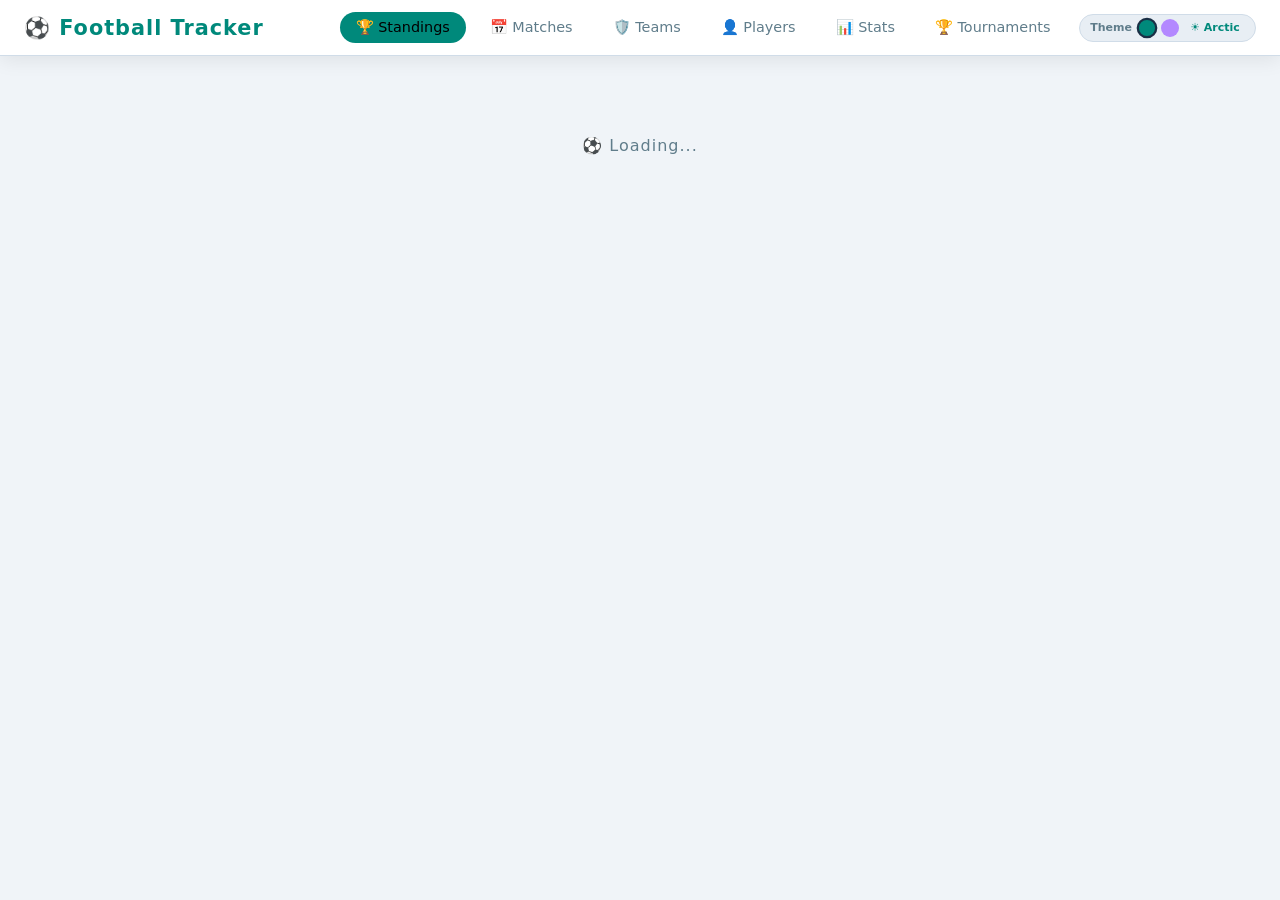
==== src/main/resources/static/index.html @ dfe96c16 "Football Tracker App" ====
<!DOCTYPE html>
<html lang="en" data-theme="arctic">
<head>
  <meta charset="UTF-8"/>
  <meta name="viewport" content="width=device-width, initial-scale=1.0"/>
  <title>⚽ Football Tracker</title>
  <link rel="stylesheet" href="style.css"/>
</head>
<body>

  <!-- Navbar -->
  <nav class="navbar">
    <div class="nav-brand">⚽ Football Tracker</div>
    <div class="nav-right">
      <ul class="nav-links">
        <li class="nav-item active" onclick="loadSection('standings', this)">🏆 Standings</li>
        <li class="nav-item" onclick="loadSection('matches', this)">📅 Matches</li>
        <li class="nav-item" onclick="loadSection('teams', this)">🛡️ Teams</li>
        <li class="nav-item" onclick="loadSection('players', this)">👤 Players</li>
        <li class="nav-item" onclick="loadSection('stats', this)">📊 Stats</li>
        <li class="nav-item" onclick="window.location.href='tournament.html'">🏆 Tournaments</li>
      </ul>

      <!-- 2-THEME SWITCHER: Arctic & Galaxy -->
      <div class="theme-switcher">
        <span class="theme-label">Theme</span>
        <div class="theme-dots">
          <div class="theme-dot dot-arctic active" title="☀️ Arctic" onclick="setTheme('arctic', this)"></div>
          <div class="theme-dot dot-galaxy"         title="🔮 Galaxy" onclick="setTheme('galaxy', this)"></div>
        </div>
        <span class="theme-name" id="themeName">☀️ Arctic</span>
      </div>
    </div>
  </nav>

  <!-- Main Content -->
  <main id="app" class="container">
    <div class="loader">⚽ Loading...</div>
  </main>

  <!-- Modal -->
  <div id="modal-overlay" class="modal-overlay hidden">
    <div class="modal">
      <div class="modal-header">
        <h3 id="modal-title">Form</h3>
        <button class="modal-close" onclick="closeModal()">✕</button>
      </div>
      <div id="modal-body" class="modal-body"></div>
    </div>
  </div>

  <script src="app.js"></script>
</body>
</html>
---- src/main/resources/static/style.css ----
/* =============================================
   Football Tracker - Stylesheet
   6 Themes + Full Styles
   ============================================= */

/* ---- 2 THEMES: Arctic & Galaxy ---- */
[data-theme="arctic"] {
  --bg:#f0f4f8; --surface:#ffffff; --surface2:#e8eef4;
  --accent:#00897b; --accent2:#00796b;
  --text:#1a2f45; --muted:#607d8b;
  --danger:#e53935; --warning:#f57c00;
  --radius:10px; --border:#d0dce8;
  --shadow:0 4px 20px rgba(0,0,0,0.08);
}
[data-theme="galaxy"] {
  --bg:#1a0533; --surface:#2d0f52; --surface2:#3d1a6e;
  --accent:#b388ff; --accent2:#7c4dff;
  --text:#ede7f6; --muted:#9c89b8;
  --danger:#ff5252; --warning:#ffab40;
  --radius:10px; --border:#3d1a6e;
  --shadow:0 4px 20px rgba(0,0,0,0.5);
}

/* ---- BASE ---- */
*, *::before, *::after { box-sizing: border-box; margin: 0; padding: 0; }
* { transition: background-color 0.35s ease, border-color 0.35s ease, color 0.2s ease; }

body {
  font-family: 'Segoe UI', system-ui, sans-serif;
  background: var(--bg);
  color: var(--text);
  min-height: 100vh;
}

/* ---- NAVBAR ---- */
.navbar {
  background: var(--surface);
  padding: 0.75rem 1.5rem;
  display: flex;
  align-items: center;
  justify-content: space-between;
  box-shadow: var(--shadow);
  position: sticky;
  top: 0;
  z-index: 100;
  border-bottom: 1px solid var(--border);
}

.nav-brand {
  font-size: 1.3rem;
  font-weight: 700;
  color: var(--accent);
  letter-spacing: 1px;
  flex-shrink: 0;
}

.nav-right {
  display: flex;
  align-items: center;
  gap: 0.8rem;
  flex-wrap: wrap;
}

.nav-links {
  list-style: none;
  display: flex;
  gap: 0.5rem;
}

.nav-item {
  cursor: pointer;
  padding: 0.45rem 1rem;
  border-radius: 20px;
  font-size: 0.9rem;
  font-weight: 500;
  color: var(--muted);
  transition: all 0.2s;
  white-space: nowrap;
}
.nav-item:hover { background: var(--surface2); color: var(--text); }
.nav-item.active { background: var(--accent); color: #000; }

/* ---- THEME SWITCHER ---- */
.theme-switcher {
  display: flex;
  align-items: center;
  gap: 6px;
  background: var(--surface2);
  border-radius: 24px;
  padding: 4px 10px;
  border: 1px solid var(--border);
  flex-shrink: 0;
}

.theme-label {
  font-size: 11px;
  font-weight: 600;
  color: var(--muted);
  white-space: nowrap;
}

.theme-dots { display: flex; gap: 5px; }

.theme-dot {
  width: 18px;
  height: 18px;
  border-radius: 50%;
  cursor: pointer;
  border: 2px solid transparent;
  flex-shrink: 0;
  transition: transform 0.2s, border-color 0.2s;
}
.theme-dot:hover  { transform: scale(1.2); }
.theme-dot.active { border-color: var(--text); transform: scale(1.15); }

.dot-arctic   { background: #00897b; }
.dot-galaxy   { background: #b388ff; }

.theme-name {
  font-size: 11px;
  font-weight: 600;
  color: var(--accent);
  min-width: 60px;
  text-align: center;
}

/* ---- CONTAINER ---- */
.container { max-width: 1100px; margin: 2rem auto; padding: 0 1.5rem; }

/* ---- SECTION HEADER ---- */
.section-header {
  display: flex;
  align-items: center;
  justify-content: space-between;
  margin-bottom: 1.5rem;
}
.section-header h2 { font-size: 1.5rem; color: var(--accent); }

/* ---- BUTTONS ---- */
.btn {
  padding: 0.5rem 1.2rem;
  border: none;
  border-radius: var(--radius);
  cursor: pointer;
  font-size: 0.875rem;
  font-weight: 600;
  transition: opacity 0.2s, transform 0.1s;
}
.btn:hover   { opacity: 0.85; transform: translateY(-1px); }
.btn-primary { background: var(--accent);  color: #000; }
.btn-danger  { background: var(--danger);  color: #fff; }
.btn-warning { background: var(--warning); color: #111; }
.btn-sm      { padding: 0.3rem 0.7rem; font-size: 0.78rem; }

/* ---- TABLE ---- */
.table-wrap {
  overflow-x: auto;
  border-radius: var(--radius);
  box-shadow: var(--shadow);
  border: 1px solid var(--border);
}

table { width: 100%; border-collapse: collapse; background: var(--surface); }
thead tr { background: var(--accent2); }
th {
  padding: 0.8rem 1rem;
  text-align: left;
  font-size: 0.85rem;
  text-transform: uppercase;
  letter-spacing: 0.5px;
  color: #fff;
}
td {
  padding: 0.7rem 1rem;
  border-bottom: 1px solid var(--border);
  font-size: 0.9rem;
}
tbody tr:hover      { background: var(--surface2); }
tbody tr:last-child td { border-bottom: none; }

.rank-badge {
  display: inline-block;
  width: 26px; height: 26px;
  line-height: 26px;
  text-align: center;
  border-radius: 50%;
  font-weight: 700;
  font-size: 0.8rem;
}
.rank-1 { background: #ffd700; color: #111; }
.rank-2 { background: #c0c0c0; color: #111; }
.rank-3 { background: #cd7f32; color: #fff; }

/* ---- CARDS GRID ---- */
.grid {
  display: grid;
  grid-template-columns: repeat(auto-fill, minmax(220px, 1fr));
  gap: 1.2rem;
}

.card {
  background: var(--surface);
  border-radius: var(--radius);
  padding: 1.2rem;
  border: 1px solid var(--border);
  border-left: 4px solid var(--accent);
  box-shadow: var(--shadow);
  transition: transform 0.2s;
}
.card:hover { transform: translateY(-3px); }
.card h3    { color: var(--accent); margin-bottom: 0.6rem; font-size: 1rem; }
.card p     { color: var(--muted); font-size: 0.85rem; margin: 0.2rem 0; }
.card .card-actions { margin-top: 0.8rem; display: flex; gap: 0.5rem; }

/* ---- MATCH CARDS ---- */
.match-card {
  background: var(--surface);
  border-radius: var(--radius);
  padding: 1rem 1.5rem;
  margin-bottom: 0.9rem;
  display: flex;
  align-items: center;
  justify-content: space-between;
  box-shadow: var(--shadow);
  border: 1px solid var(--border);
  transition: transform 0.2s;
}
.match-card:hover { transform: translateX(4px); }
.match-team       { font-weight: 600; font-size: 0.95rem; flex: 1; }
.match-team.home  { text-align: right; }
.match-team.away  { text-align: left; }
.match-score {
  font-size: 1.5rem;
  font-weight: 800;
  color: var(--accent);
  padding: 0 1.5rem;
  min-width: 90px;
  text-align: center;
}
.match-meta { font-size: 0.78rem; color: var(--muted); text-align: center; }

.badge {
  display: inline-block;
  padding: 0.2rem 0.6rem;
  border-radius: 20px;
  font-size: 0.72rem;
  font-weight: 700;
  text-transform: uppercase;
}
.badge-completed { background: #1b5e20; color: #a5d6a7; }
.badge-scheduled { background: #0d47a1; color: #90caf9; }
.badge-live      { background: #b71c1c; color: #ffcdd2; }

/* ---- LOADER ---- */
.loader {
  text-align: center;
  padding: 3rem;
  color: var(--muted);
  font-size: 1rem;
  letter-spacing: 1px;
}

/* ---- EMPTY STATE ---- */
.empty-state { text-align: center; padding: 3rem; color: var(--muted); }
.empty-state .icon { font-size: 3rem; margin-bottom: 1rem; }

/* ---- MODAL ---- */
.modal-overlay {
  position: fixed; inset: 0;
  background: rgba(0,0,0,0.65);
  display: flex;
  align-items: center;
  justify-content: center;
  z-index: 999;
}
.modal-overlay.hidden { display: none; }

.modal {
  background: var(--surface);
  border-radius: var(--radius);
  width: 100%;
  max-width: 480px;
  box-shadow: var(--shadow);
  border: 1px solid var(--border);
  animation: slideUp 0.25s ease;
}

@keyframes slideUp {
  from { transform: translateY(30px); opacity: 0; }
  to   { transform: translateY(0);    opacity: 1; }
}

.modal-header {
  display: flex;
  justify-content: space-between;
  align-items: center;
  padding: 1rem 1.5rem;
  border-bottom: 1px solid var(--border);
}
.modal-header h3 { color: var(--accent); }
.modal-close { background: none; border: none; color: var(--muted); font-size: 1.2rem; cursor: pointer; }
.modal-body  { padding: 1.5rem; }

/* ---- FORMS ---- */
.form-group { margin-bottom: 1rem; }
.form-group label {
  display: block;
  font-size: 0.82rem;
  color: var(--muted);
  margin-bottom: 0.3rem;
}
.form-group input,
.form-group select {
  width: 100%;
  padding: 0.6rem 0.8rem;
  background: var(--bg);
  border: 1px solid var(--border);
  border-radius: 6px;
  color: var(--text);
  font-size: 0.9rem;
  outline: none;
  transition: border-color 0.2s;
}
.form-group input:focus,
.form-group select:focus { border-color: var(--accent); }

.form-row { display: flex; gap: 1rem; }
.form-row .form-group { flex: 1; }
.form-actions { display: flex; justify-content: flex-end; gap: 0.8rem; margin-top: 1.2rem; }

/* ---- STATS ---- */
.stats-summary {
  display: grid;
  grid-template-columns: repeat(auto-fill, minmax(160px, 1fr));
  gap: 1rem;
  margin-bottom: 2rem;
}
.stat-box {
  background: var(--surface);
  border-radius: var(--radius);
  padding: 1rem;
  text-align: center;
  box-shadow: var(--shadow);
  border: 1px solid var(--border);
}
.stat-box .stat-value { font-size: 2rem; font-weight: 800; color: var(--accent); }
.stat-box .stat-label { font-size: 0.8rem; color: var(--muted); margin-top: 0.3rem; }
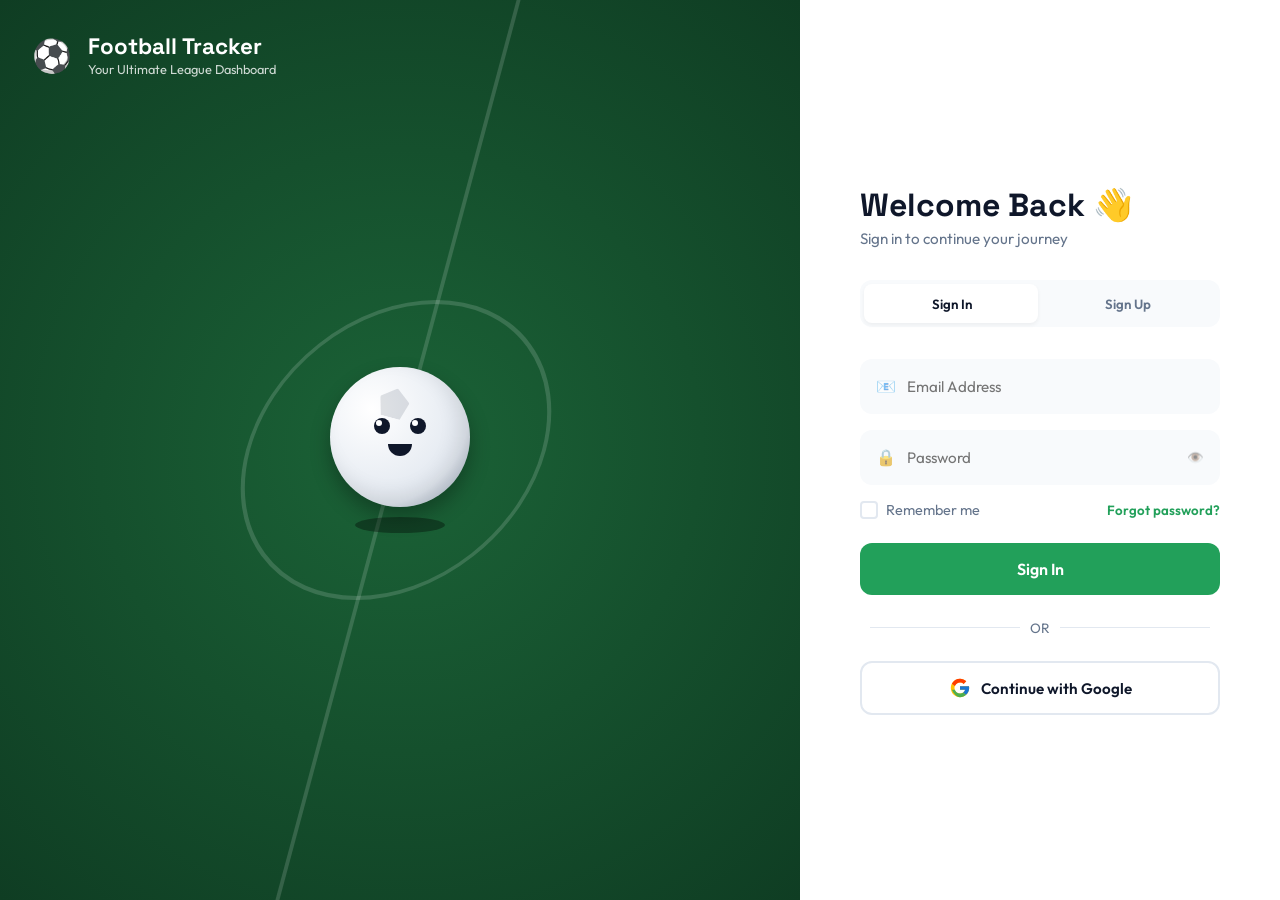
==== commit 1bdc04b3: "Add login page and dashboard redirect" ====
--- a/src/main/resources/static/index.html
+++ b/src/main/resources/static/index.html
@@ -1,54 +1,157 @@
 <!DOCTYPE html>
-<html lang="en" data-theme="arctic">
+<html lang="en">
 <head>
-  <meta charset="UTF-8"/>
-  <meta name="viewport" content="width=device-width, initial-scale=1.0"/>
-  <title>⚽ Football Tracker</title>
-  <link rel="stylesheet" href="style.css"/>
+  <meta charset="UTF-8">
+  <meta name="viewport" content="width=device-width, initial-scale=1.0">
+  <title>Football Tracker | Login</title>
+  <link rel="preconnect" href="https://fonts.googleapis.com">
+  <link rel="preconnect" href="https://fonts.gstatic.com" crossorigin>
+  <link href="https://fonts.googleapis.com/css2?family=Space+Grotesk:wght@400;600;700&family=Outfit:wght@300;400;500;600;700&display=swap" rel="stylesheet">
+  <link rel="stylesheet" href="login.css">
 </head>
 <body>
 
-  <!-- Navbar -->
-  <nav class="navbar">
-    <div class="nav-brand">⚽ Football Tracker</div>
-    <div class="nav-right">
-      <ul class="nav-links">
-        <li class="nav-item active" onclick="loadSection('standings', this)">🏆 Standings</li>
-        <li class="nav-item" onclick="loadSection('matches', this)">📅 Matches</li>
-        <li class="nav-item" onclick="loadSection('teams', this)">🛡️ Teams</li>
-        <li class="nav-item" onclick="loadSection('players', this)">👤 Players</li>
-        <li class="nav-item" onclick="loadSection('stats', this)">📊 Stats</li>
-        <li class="nav-item" onclick="window.location.href='tournament.html'">🏆 Tournaments</li>
-      </ul>
+  <div class="split-layout">
+    
+    <!-- LEFT: Visual/Animated Panel -->
+    <div class="panel-left">
+      <div class="pitch-bg">
+        <div class="pitch-center-circle"></div>
+        <div class="pitch-half-line"></div>
+      </div>
+      
+      <!-- Bouncing Mascot -->
+      <div class="mascot-scene">
+        <div class="mascot">
+          <div class="mascot-eyes">
+            <div class="eye"></div>
+            <div class="eye"></div>
+          </div>
+          <div class="mascot-mouth"></div>
+        </div>
+        <div class="shadow"></div>
+      </div>
 
-      <!-- 2-THEME SWITCHER: Arctic & Galaxy -->
-      <div class="theme-switcher">
-        <span class="theme-label">Theme</span>
-        <div class="theme-dots">
-          <div class="theme-dot dot-arctic active" title="☀️ Arctic" onclick="setTheme('arctic', this)"></div>
-          <div class="theme-dot dot-galaxy"         title="🔮 Galaxy" onclick="setTheme('galaxy', this)"></div>
+      <div class="brand">
+        <span class="icon">⚽</span>
+        <div class="text">
+          <h1>Football Tracker</h1>
+          <p>Your Ultimate League Dashboard</p>
         </div>
-        <span class="theme-name" id="themeName">☀️ Arctic</span>
       </div>
     </div>
-  </nav>
 
-  <!-- Main Content -->
-  <main id="app" class="container">
-    <div class="loader">⚽ Loading...</div>
-  </main>
+    <!-- RIGHT: Form Panel -->
+    <div class="panel-right">
+      <div class="form-container">
+        
+        <div class="view-header">
+          <h2 id="viewTitle">Welcome Back 👋</h2>
+          <p id="viewSubtitle">Sign in to continue your journey</p>
+        </div>
 
-  <!-- Modal -->
-  <div id="modal-overlay" class="modal-overlay hidden">
-    <div class="modal">
-      <div class="modal-header">
-        <h3 id="modal-title">Form</h3>
-        <button class="modal-close" onclick="closeModal()">✕</button>
+        <div class="tabs">
+          <button class="tab-btn active" id="tabSignin" onclick="switchView('signin')">Sign In</button>
+          <button class="tab-btn" id="tabSignup" onclick="switchView('signup')">Sign Up</button>
+          <div class="tab-slider" id="tabSlider"></div>
+        </div>
+
+        <!-- SIGN IN -->
+        <form class="auth-box active" id="viewSignin" onsubmit="handleSignin(event)" novalidate>
+          <div class="input-group">
+            <span class="icon">📧</span>
+            <input type="email" id="siEmail" placeholder="Email Address" required>
+          </div>
+          
+          <div class="input-group">
+            <span class="icon">🔒</span>
+            <input type="password" id="siPw" placeholder="Password" required>
+            <button type="button" class="toggle-pw" onclick="togglePw('siPw', this)">👁️</button>
+          </div>
+
+          <div class="options">
+            <label class="checkbox-wrap">
+              <input type="checkbox">
+              <span class="box"></span>
+              Remember me
+            </label>
+            <button type="button" class="text-link" onclick="switchView('forgot')">Forgot password?</button>
+          </div>
+
+          <button type="submit" class="primary-btn" id="btnSignin">
+            <span class="txt">Sign In</span>
+            <span class="spinner hidden"></span>
+          </button>
+
+          <div class="divider"><span>or</span></div>
+
+          <button type="button" class="google-btn">
+            <svg viewBox="0 0 48 48"><path fill="#FFC107" d="M43.6 20.1H42V20H24v8h11.3C33.7 32.7 29.3 36 24 36c-6.6 0-12-5.4-12-12s5.4-12 12-12c3 0 5.8 1.1 7.9 3l5.7-5.7C34.1 6.5 29.3 4 24 4 12.9 4 4 12.9 4 24s8.9 20 20 20 20-8.9 20-20c0-1.3-.1-2.6-.4-3.9z"/><path fill="#FF3D00" d="M6.3 14.7l6.6 4.8C14.7 16 19 12 24 12c3 0 5.8 1.1 7.9 3l5.7-5.7C34.1 6.5 29.3 4 24 4 16.3 4 9.7 8.3 6.3 14.7z"/><path fill="#4CAF50" d="M24 44c5.2 0 9.9-2 13.4-5.2l-6.2-5.2C29.3 35.3 26.8 36 24 36c-5.3 0-9.7-3.3-11.3-8H6.3C9.7 35.7 16.3 44 24 44z"/><path fill="#1976D2" d="M43.6 20.1H42V20H24v8h11.3c-.8 2.3-2.3 4.2-4.3 5.6l6.2 5.2C41.1 36.1 44 30.6 44 24c0-1.3-.1-2.6-.4-3.9z"/></svg>
+            Continue with Google
+          </button>
+        </form>
+
+        <!-- SIGN UP -->
+        <form class="auth-box" id="viewSignup" onsubmit="handleSignup(event)" novalidate>
+          <div class="row">
+            <div class="input-group">
+              <span class="icon">👤</span>
+              <input type="text" id="suFirst" placeholder="First Name" required>
+            </div>
+            <div class="input-group">
+              <input type="text" id="suLast" placeholder="Last Name" required>
+            </div>
+          </div>
+          
+          <div class="input-group">
+            <span class="icon">📧</span>
+            <input type="email" id="suEmail" placeholder="Email Address" required>
+          </div>
+          
+          <div class="input-group">
+            <span class="icon">🔒</span>
+            <input type="password" id="suPw" placeholder="Create Password" required oninput="checkStrength(this.value)">
+            <button type="button" class="toggle-pw" onclick="togglePw('suPw', this)">👁️</button>
+          </div>
+          
+          <div class="strength-meter">
+            <div class="bar-bg"><div class="bar-fill" id="pwFill"></div></div>
+            <span class="label" id="pwLabel"></span>
+          </div>
+
+          <div class="input-group" style="margin-top: 0.5rem;">
+            <span class="icon">🔐</span>
+            <input type="password" id="suConf" placeholder="Confirm Password" required>
+            <button type="button" class="toggle-pw" onclick="togglePw('suConf', this)">👁️</button>
+          </div>
+
+          <button type="submit" class="primary-btn" id="btnSignup" style="margin-top: 1rem;">
+            <span class="txt">Create Account</span>
+            <span class="spinner hidden"></span>
+          </button>
+        </form>
+
+        <!-- FORGOT PW -->
+        <form class="auth-box" id="viewForgot" onsubmit="handleForgot(event)" novalidate>
+          <div class="input-group">
+            <span class="icon">📧</span>
+            <input type="email" id="fpEmail" placeholder="Registered Email" required>
+          </div>
+          
+          <button type="submit" class="primary-btn" id="btnForgot" style="margin-top: 1rem;">
+            <span class="txt">Send Reset Link</span>
+            <span class="spinner hidden"></span>
+          </button>
+          
+          <button type="button" class="text-link center" style="margin-top: 1.5rem;" onclick="switchView('signin')">← Back to Log In</button>
+        </form>
+
       </div>
-      <div id="modal-body" class="modal-body"></div>
     </div>
   </div>
 
-  <script src="app.js"></script>
+  <div id="toast" class="toast"></div>
+
+  <script src="login.js"></script>
 </body>
 </html>
--- a/src/main/resources/static/login.css
+++ b/src/main/resources/static/login.css
@@ -0,0 +1,299 @@
+:root {
+  --pitch-bg: #0f3d23;
+  --pitch-lines: rgba(255, 255, 255, 0.15);
+  --brand-green: #22a05a;
+  --brand-hover: #1b854a;
+  --bg-primary: #ffffff;
+  --bg-input: #f8fafc;
+  --border: #e2e8f0;
+  --text-dark: #0f172a;
+  --text-muted: #64748b;
+  --error: #ef4444;
+}
+
+* { box-sizing: border-box; margin: 0; padding: 0; }
+
+body {
+  font-family: 'Outfit', sans-serif;
+  background: var(--bg-primary);
+  height: 100vh;
+  overflow: hidden;
+  display: flex;
+}
+
+/* ────────────────────
+   SPLIT LAYOUT
+───────────────────── */
+.split-layout {
+  display: flex;
+  width: 100vw;
+  height: 100vh;
+}
+
+/* Left Panel */
+.panel-left {
+  flex: 1;
+  background: radial-gradient(circle at center, #1b6337, var(--pitch-bg));
+  position: relative;
+  display: flex;
+  align-items: center;
+  justify-content: center;
+  overflow: hidden;
+}
+
+/* Pitch pattern */
+.pitch-bg {
+  position: absolute;
+  top: 0; left: -20%; right: 0; bottom: 0;
+  border-right: 4px solid var(--pitch-lines);
+  width: 70%;
+  transform: skewX(-15deg);
+}
+.pitch-center-circle {
+  position: absolute;
+  top: 50%; right: -150px;
+  transform: translateY(-50%);
+  width: 300px; height: 300px;
+  border-radius: 50%;
+  border: 4px solid var(--pitch-lines);
+}
+.pitch-half-line {
+  position: absolute;
+  top: 50%; right: -4px;
+  transform: translateY(-50%);
+  width: 12px; height: 12px;
+  background: var(--pitch-lines);
+  border-radius: 50%;
+}
+
+/* Animated Mascot/Ball Graphic */
+.mascot-scene {
+  position: relative;
+  z-index: 2;
+  display: flex;
+  flex-direction: column;
+  align-items: center;
+}
+.mascot {
+  width: 140px; height: 140px;
+  background: radial-gradient(circle at 30% 30%, #fff, #e2e8f0 70%, #94a3b8);
+  border-radius: 50%;
+  box-shadow: inset -10px -10px 20px rgba(0,0,0,0.1), 0 10px 20px rgba(0,0,0,0.3);
+  position: relative;
+  animation: bounce 2s cubic-bezier(0.28, 0.84, 0.42, 1) infinite;
+  display: flex;
+  flex-direction: column;
+  align-items: center;
+  justify-content: center;
+  gap: 10px;
+}
+.mascot::after { /* pentagon pattern */
+  content: ''; position: absolute; top: 15%; left: 35%;
+  width: 30px; height: 30px; background: #334155; opacity: 0.15;
+  clip-path: polygon(50% 0%, 100% 38%, 82% 100%, 18% 100%, 0% 38%);
+  transform: rotate(15deg);
+}
+.mascot-eyes { display: flex; gap: 20px; z-index: 1; }
+.eye {
+  width: 16px; height: 16px; background: #0f172a; border-radius: 50%;
+  position: relative;
+}
+.eye::after {
+  content: ''; position: absolute; top: 2px; left: 2px;
+  width: 6px; height: 6px; background: #fff; border-radius: 50%;
+}
+.mascot-mouth {
+  width: 24px; height: 12px;
+  border-radius: 0 0 20px 20px;
+  background: #0f172a;
+  z-index: 1;
+}
+.shadow {
+  width: 90px; height: 16px;
+  background: rgba(0,0,0,0.35);
+  border-radius: 50%;
+  margin-top: 10px;
+  animation: shadowScale 2s cubic-bezier(0.28, 0.84, 0.42, 1) infinite;
+}
+@keyframes bounce {
+  0%, 100% { transform: translateY(0); }
+  50% { transform: translateY(-40px); }
+}
+@keyframes shadowScale {
+  0%, 100% { transform: scale(1); opacity: 0.35; }
+  50% { transform: scale(0.6); opacity: 0.15; }
+}
+
+.panel-left .brand {
+  position: absolute;
+  top: 2rem; left: 2rem;
+  display: flex; align-items: center; gap: 1rem;
+  color: #fff; z-index: 2;
+}
+.panel-left .brand .icon { font-size: 2rem; }
+.panel-left .brand h1 { font-family: 'Space Grotesk', sans-serif; font-size: 1.4rem; }
+.panel-left .brand p { font-size: 0.8rem; opacity: 0.8; }
+
+/* Right Panel */
+.panel-right {
+  width: 480px;
+  background: var(--bg-primary);
+  display: flex;
+  align-items: center;
+  justify-content: center;
+  padding: 2rem;
+  position: relative;
+}
+.form-container {
+  width: 100%;
+  max-width: 360px;
+}
+
+/* ────────────────────
+   FORM ELEMENTS
+───────────────────── */
+.view-header { margin-bottom: 2rem; }
+.view-header h2 { font-family: 'Space Grotesk', sans-serif; font-size: 2rem; color: var(--text-dark); margin-bottom: 0.3rem;}
+.view-header p { color: var(--text-muted); font-size: 0.95rem; }
+
+.tabs {
+  display: flex;
+  background: var(--bg-input);
+  padding: 4px; border-radius: 12px;
+  position: relative; margin-bottom: 2rem;
+}
+.tab-btn {
+  flex: 1; padding: 0.7rem;
+  border: none; background: transparent;
+  font-family: 'Outfit', sans-serif; font-weight: 600;
+  color: var(--text-muted); cursor: pointer;
+  z-index: 1; transition: color 0.3s;
+}
+.tab-btn.active { color: var(--text-dark); }
+.tab-slider {
+  position: absolute; top: 4px; bottom: 4px; left: 4px;
+  width: calc(50% - 6px);
+  background: #fff; border-radius: 8px;
+  box-shadow: 0 2px 4px rgba(0,0,0,0.05);
+  transition: transform 0.3s cubic-bezier(0.4, 0, 0.2, 1);
+}
+.tab-slider.right { transform: translateX(100%); }
+
+.auth-box { display: none; opacity: 0; transform: translateX(10px); }
+.auth-box.active { display: block; animation: slideIn 0.3s ease forwards; }
+@keyframes slideIn { to { opacity: 1; transform: translateX(0); } }
+
+.row { display: flex; gap: 1rem; }
+.input-group {
+  position: relative; display: flex; align-items: center;
+  margin-bottom: 1rem;
+}
+.input-group .icon {
+  position: absolute; left: 1rem; top: 50%; transform: translateY(-50%);
+  color: var(--text-muted); opacity: 0.6; pointer-events: none;
+}
+.input-group input {
+  width: 100%; padding: 1rem 1rem 1rem 2.8rem;
+  background: var(--bg-input);
+  border: 2px solid transparent; border-radius: 12px;
+  font-family: inherit; font-size: 0.95rem; color: var(--text-dark);
+  transition: all 0.2s;
+}
+.input-group input:focus {
+  background: #fff; border-color: var(--brand-green); outline: none;
+}
+.input-group input:not(:placeholder-shown) { border-color: var(--border); background: #fff; }
+
+.toggle-pw {
+  position: absolute; right: 1rem; top: 50%; transform: translateY(-50%);
+  background: none; border: none; cursor: pointer; opacity: 0.5;
+}
+.toggle-pw:hover { opacity: 1; }
+
+.options {
+  display: flex; justify-content: space-between; align-items: center;
+  margin-bottom: 1.5rem; font-size: 0.9rem;
+}
+.checkbox-wrap {
+  display: flex; align-items: center; gap: 8px; cursor: pointer;
+  color: var(--text-muted);
+}
+.checkbox-wrap input { display: none; }
+.checkbox-wrap .box {
+  width: 18px; height: 18px; border: 2px solid var(--border); border-radius: 4px;
+  position: relative; transition: 0.2s;
+}
+.checkbox-wrap input:checked + .box { background: var(--brand-green); border-color: var(--brand-green); }
+.checkbox-wrap input:checked + .box::after {
+  content: '✓'; position: absolute; color: white;
+  top: 50%; left: 50%; transform: translate(-50%, -50%);
+  font-size: 12px; font-weight: bold;
+}
+
+.text-link {
+  background: none; border: none;
+  color: var(--brand-green); font-family: inherit; font-weight: 600;
+  cursor: pointer;
+}
+.text-link:hover { color: var(--brand-hover); text-decoration: underline; }
+.text-link.center { display: block; margin: 0 auto; }
+
+.primary-btn {
+  width: 100%; padding: 1rem;
+  background: var(--brand-green); color: white;
+  border: none; border-radius: 12px;
+  font-family: inherit; font-size: 1rem; font-weight: 600;
+  cursor: pointer; position: relative;
+  transition: transform 0.2s, background 0.2s;
+}
+.primary-btn:hover { background: var(--brand-hover); transform: translateY(-2px); }
+.primary-btn:active { transform: translateY(0); }
+.primary-btn:disabled { opacity: 0.7; cursor: wait; }
+
+.spinner {
+  position: absolute; top: 50%; left: 50%; transform: translate(-50%, -50%);
+  width: 20px; height: 20px;
+  border: 3px solid rgba(255,255,255,0.3); border-top-color: white;
+  border-radius: 50%; animation: spin 0.8s linear infinite;
+}
+@keyframes spin { to { transform: translate(-50%, -50%) rotate(360deg); } }
+.hidden { display: none !important; }
+
+.divider {
+  display: flex; align-items: center; margin: 1.5rem 0;
+  color: var(--text-muted); font-size: 0.85rem; text-transform: uppercase;
+}
+.divider::before, .divider::after { content: ''; flex: 1; height: 1px; background: var(--border); margin: 0 10px; }
+
+.google-btn {
+  width: 100%; padding: 0.9rem;
+  background: #fff; border: 2px solid var(--border); border-radius: 12px;
+  display: flex; justify-content: center; align-items: center; gap: 10px;
+  font-family: inherit; font-size: 0.95rem; font-weight: 600; color: var(--text-dark);
+  cursor: pointer; transition: 0.2s;
+}
+.google-btn:hover { border-color: #cbd5e1; background: var(--bg-input); }
+.google-btn svg { width: 22px; height: 22px; }
+
+.strength-meter { display: flex; align-items: center; gap: 10px; margin-top: -6px; margin-bottom: 12px; padding-left: 10px; }
+.bar-bg { flex: 1; height: 4px; background: var(--border); border-radius: 2px; overflow: hidden; }
+.bar-fill { height: 100%; width: 0; border-radius: 2px; transition: 0.3s; }
+.strength-meter .label { font-size: 0.75rem; font-weight: 600; color: var(--text-muted); min-width: 45px; }
+
+.toast {
+  position: fixed; bottom: 2rem; left: 50%; transform: translateX(-50%) translateY(100px);
+  background: var(--text-dark); color: white;
+  padding: 1rem 2rem; border-radius: 50px;
+  font-weight: 500; font-size: 0.95rem;
+  transition: transform 0.4s cubic-bezier(0.4, 0, 0.2, 1);
+  box-shadow: 0 10px 25px rgba(0,0,0,0.2);
+  z-index: 100; pointer-events: none;
+}
+.toast.show { transform: translateX(-50%) translateY(0); }
+
+/* Responsive */
+@media (max-width: 850px) {
+  .panel-left { display: none; }
+  .panel-right { width: 100%; padding: 1.5rem; }
+  body { overflow: auto; }
+}
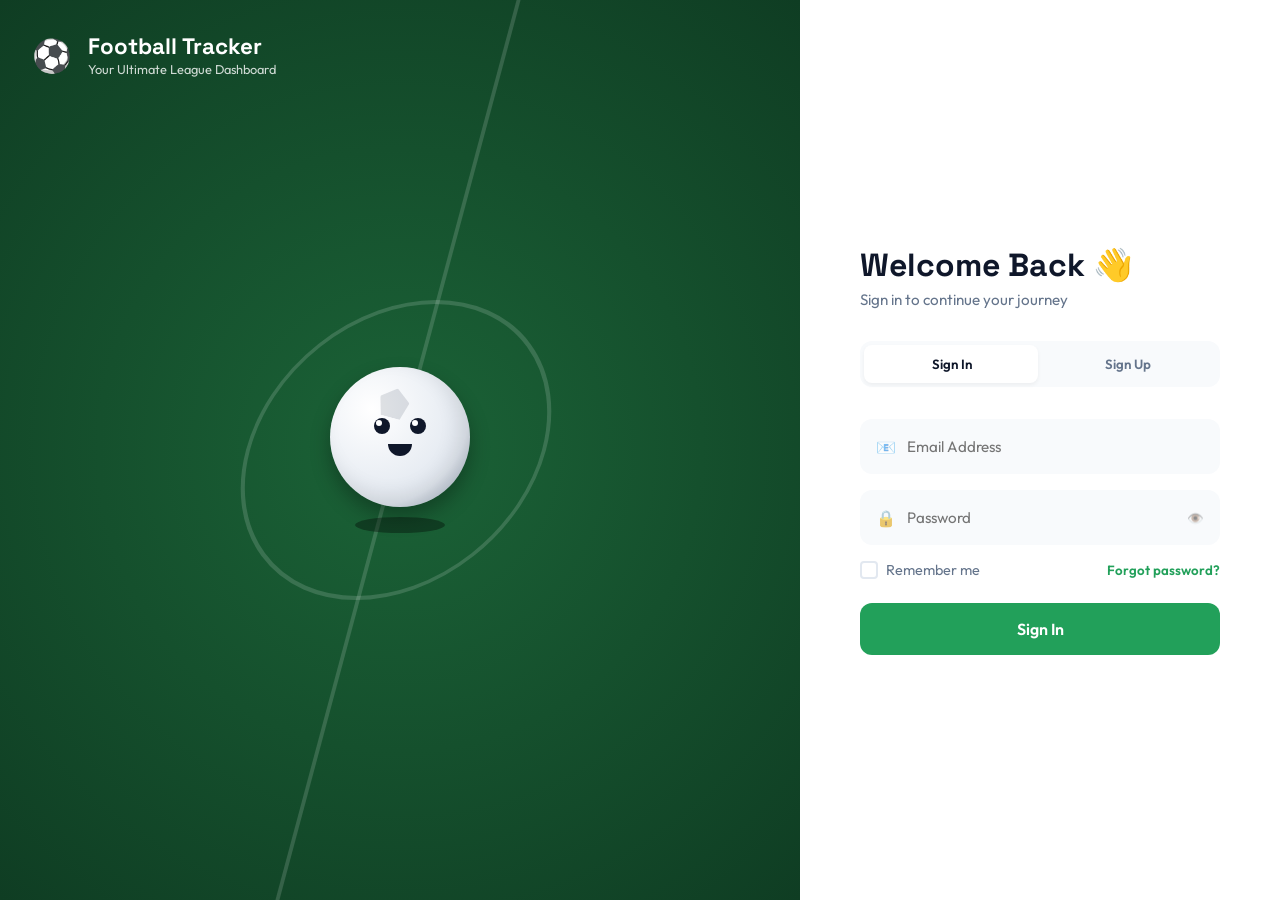
==== commit 85ee5379: "changes in login pages" ====
--- a/src/main/resources/static/index.html
+++ b/src/main/resources/static/index.html
@@ -83,12 +83,12 @@
             <span class="spinner hidden"></span>
           </button>
 
-          <div class="divider"><span>or</span></div>
+          <!-- <div class="divider"><span>or</span></div>
 
           <button type="button" class="google-btn">
             <svg viewBox="0 0 48 48"><path fill="#FFC107" d="M43.6 20.1H42V20H24v8h11.3C33.7 32.7 29.3 36 24 36c-6.6 0-12-5.4-12-12s5.4-12 12-12c3 0 5.8 1.1 7.9 3l5.7-5.7C34.1 6.5 29.3 4 24 4 12.9 4 4 12.9 4 24s8.9 20 20 20 20-8.9 20-20c0-1.3-.1-2.6-.4-3.9z"/><path fill="#FF3D00" d="M6.3 14.7l6.6 4.8C14.7 16 19 12 24 12c3 0 5.8 1.1 7.9 3l5.7-5.7C34.1 6.5 29.3 4 24 4 16.3 4 9.7 8.3 6.3 14.7z"/><path fill="#4CAF50" d="M24 44c5.2 0 9.9-2 13.4-5.2l-6.2-5.2C29.3 35.3 26.8 36 24 36c-5.3 0-9.7-3.3-11.3-8H6.3C9.7 35.7 16.3 44 24 44z"/><path fill="#1976D2" d="M43.6 20.1H42V20H24v8h11.3c-.8 2.3-2.3 4.2-4.3 5.6l6.2 5.2C41.1 36.1 44 30.6 44 24c0-1.3-.1-2.6-.4-3.9z"/></svg>
             Continue with Google
-          </button>
+          </button> -->
         </form>
 
         <!-- SIGN UP -->
